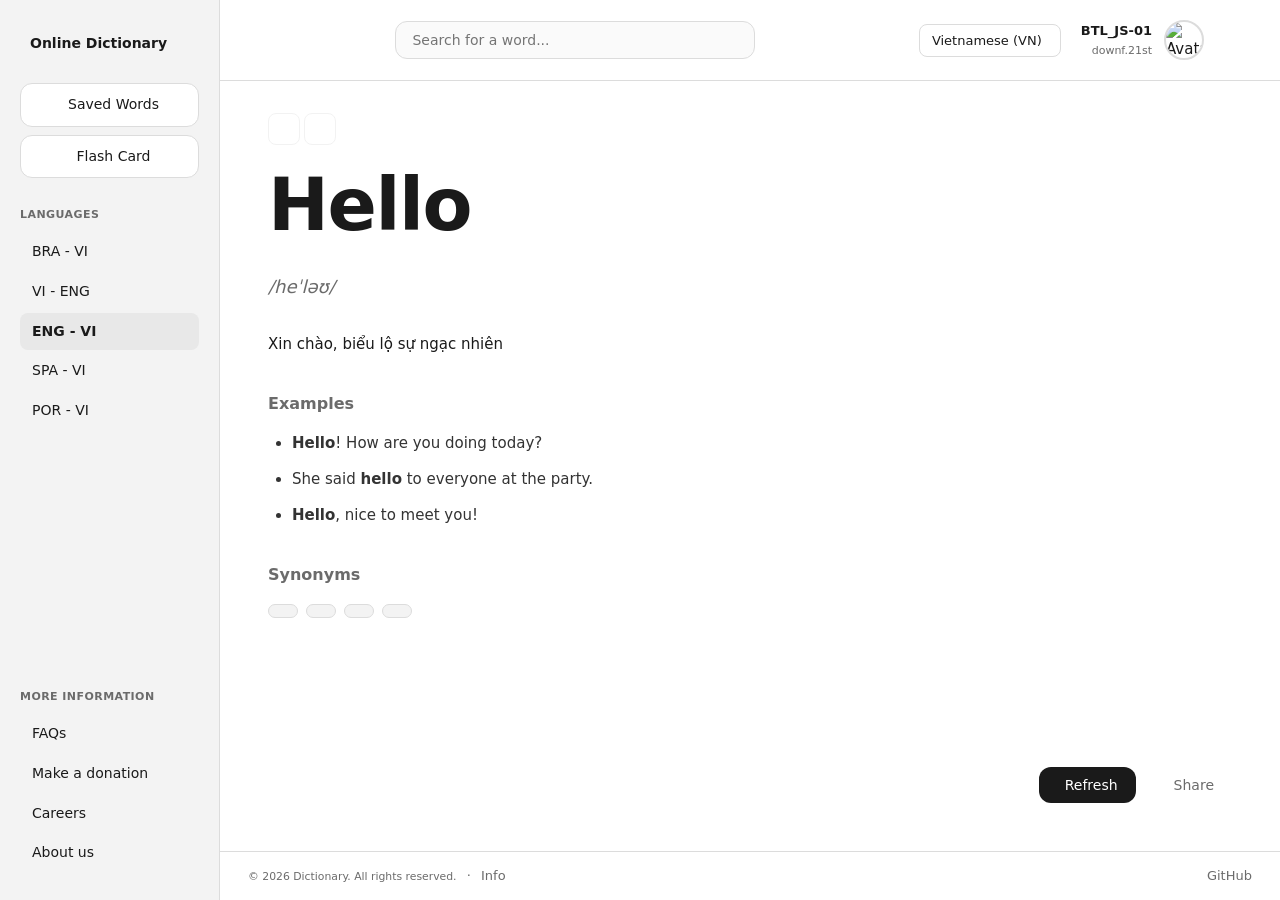
==== index.html @ 97732061 "Merge branch 'main' into Function-Saved-Word" ====
<!DOCTYPE html>
<html lang="it">
<head>
  <meta charset="UTF-8" />
  <meta name="viewport" content="width=device-width, initial-scale=1.0" />
  <meta name="description" content="Online dictionary — tra từ." />
  <title>Online dictionary</title>
  <link rel="stylesheet" href="https://cdn.jsdelivr.net/npm/@tabler/icons-webfont@latest/tabler-icons.min.css" /> 
  <link rel="stylesheet" href="css/index.css" />
  <link rel="icon" href="assets\Book.jpg" type="image/icon" />
  <link rel="stylesheet" href="css/searchQuery.css" />
</head>

<body>

  <div class="app-shell">
    <aside class="sidebar" aria-label="Menu principale">
      <div class="sidebar__brand">
        <a href="" class="sidebar__logo" aria-label="Online dictionary — Home">  
          <i class="ti ti-book" aria-hidden="true"></i>          
          <span>Online Dictionary</span></a>
      </div>
      <div class="sidebar__actions">
        <a href="savewords.html" class="btn btn--outline btn--saved">
          <i class="ti ti-bookmark" aria-hidden="true"></i>
          <span>Saved Words</span>
        </a>
        <a href="flashcard.html" class="btn btn--outline">
          <i class="ti ti-cards" aria-hidden="true"></i>
          <span>Flash Card</span>
        </a>
      </div>
      <nav class="sidebar__nav" aria-labelledby="nav-lingue-title">
        <h2 id="nav-lingue-title" class="sidebar__nav-title">Languages</h2>
        <ul class="sidebar__nav-list" role="list">
          <li class="sidebar__nav-item">
            <a href="" class="sidebar__nav-link" hreflang="nl">BRA - VI</a>
          </li>
          <li class="sidebar__nav-item">
            <a href="" class="sidebar__nav-link" hreflang="en">VI - ENG</a>
          </li>
          <li class="sidebar__nav-item">
            <a
              href=""
              class="sidebar__nav-link sidebar__nav-link--active"
              hreflang="it"
              aria-current="page"
            >ENG - VI</a>
          </li>
          <li class="sidebar__nav-item">
            <a href="" class="sidebar__nav-link" hreflang="es">SPA - VI</a>
          </li>
          <li class="sidebar__nav-item">
            <a href="" class="sidebar__nav-link" hreflang="pt">POR - VI</a>
          </li>
        </ul>
      </nav>
      <nav class="sidebar__nav sidebar__nav--secondary" aria-labelledby="nav-info-title">
        <h2 id="nav-info-title" class="sidebar__nav-title">More information</h2>
        <ul class="sidebar__nav-list" role="list">
          <li class="sidebar__nav-item">
            <a href="" class="sidebar__nav-link">FAQs</a>
          </li>
          <li class="sidebar__nav-item">
            <a href="" class="sidebar__nav-link">Make a donation</a>
          </li>
          <li class="sidebar__nav-item">
            <a href="" class="sidebar__nav-link">Careers</a>
          </li>
          <li class="sidebar__nav-item">
            <a href="" class="sidebar__nav-link">About us</a>
          </li>
        </ul>
      </nav>
   </aside>
    <div class="content">
      <header class="site-header">
        <form class="site-header__search" role="search" action="#" method="get">
          <label for="search-query" class="visually-hidden">Search</label>
          <input
            id="search-query"
            class="site-header__search-input"
            type="search"
            name="q"
            placeholder="Search for a word..."
            autocomplete="off"
          />
          <button type="submit" class="site-header__search-btn" onclick="handleSearch()">
            <i class="ti ti-search" aria-hidden="true"></i>
          </button>
        </form>
        <div class="site-header__tools">
          <nav class="site-header__lang-nav">
            <button
              type="button"
              class="site-header__lang-btn"
              aria-haspopup="listbox"
              aria-expanded="false"
              id="ui-lang-toggle"
            >
              <span>Vietnamese (VN)</span>
              <i class="ti ti-chevron-down" aria-hidden="true"></i>
            </button>

            <ul class="site-header__lang-menu is-hidden" role="listbox">
              <li role="option"><button type="button">Vietnamese (VN)</button></li>
              <li role="option"><button type="button">English (EN)</button></li>
            </ul>
          </nav>
          <div class="site-header__profile">
            <div class="site-header__profile-text">
              <p class="site-header__username">BTL_JS-01</p>
              <p class="site-header__stats">downf.21st</p>
            </div>
            <img
              class="site-header__avatar"
              src="assets\avatar.jpg"
              width="40"
              height="40"
              alt="Avatar"
            />
            <button type="button" class="site-header__menu-btn">
              <i class="ti ti-menu-2" aria-hidden="true"></i>
            </button>
          </div>
        </div>
      </header>
      <main class="entry" id="main-content">
        <nav class="entry__history">
          <button type="button" class="entry__history-btn" >
            <i class="ti ti-chevron-left" aria-hidden="true"></i>
          </button>
          <button type="button" class="entry__history-btn">
            <i class="ti ti-chevron-right" aria-hidden="true"></i>
          </button>
        </nav>
        <header class="entry__header">
          <h1 class="entry__word" id="entry__word">Hello</h1>
          <div class="entry__actions" role="group">
            <button type="button" class="entry__icon-btn" aria-label="Copyboard">
              <i class="ti ti-copy" aria-hidden="true"></i>
              <span class="entry__icon-label">Copy</span>
            </button>
            <button type="button" class="entry__icon-btn" aria-label="Bookmark">
              <i class="ti ti-bookmark"></i>
              <span class="entry__icon-label">Bookmark</span>
            </button>
          </div>
        </header>
        <p class="entry__phonetic">
          <span class="visually-hidden">Pronuncia:</span>
           /heˈləʊ/
        </p>
        <section class="entry__definition" aria-labelledby="def-title">
          <h2 id="def-title" class="visually-hidden">Define</h2>
          <p id="word-define">
            Xin chào, biểu lộ sự ngạc nhiên
          </p>
        </section>
        <section class="entry__section" aria-labelledby="examples-title">
          <h2 id="examples-title" class="entry__section-title">Examples</h2>
          <ul class="entry__examples">
            <li>
              <strong>Hello</strong>! How are you doing today?
            </li>
            <li>
              She said <strong>hello</strong> to everyone at the party.
            </li>
            <li>
              <strong>Hello</strong>, nice to meet you!
            </li>
          </ul>
        </section>
        <section class="entry__section" aria-labelledby="synonyms-title">
          <h2 id="synonyms-title" class="entry__section-title">Synonyms</h2>
          <ul class="entry__synonyms" role="list">
            <li><a href="" class="tag"></a></li>
            <li><a href="" class="tag"></a></li>
            <li><a href="" class="tag"></a></li>
            <li><a href="" class="tag"></a></li>
          </ul>
        </section>
        <footer class="entry__footer">
          <button type="button" class="btn btn--primary">
            <i class="ti ti-refresh" aria-hidden="true"></i>
            <span>Refresh</span>
          </button>
          <button type="button" class="btn btn--ghost">
            <i class="ti ti-share" aria-hidden="true"></i>
            <span>Share</span>
          </button>
        </footer>
      </main>
      <footer class="site-footer">
        <div class="site-footer__legal">
          <p>
            <small>&copy; 2026 Dictionary. All rights reserved.</small>
            <span class="site-footer__sep" aria-hidden="true">&middot;</span>
            <a href="#info">Info</a>
          </p>
        </div>
        <a href="https://github.com/downf21st/BTL_Javascript-01" class="site-footer__github-link" target="_blank" rel="noopener noreferrer" aria-label="GitHub">
          <i class="ti ti-brand-github" aria-hidden="true"></i>
          GitHub
        </a>
      </footer>
    </div>
  </div>
<script src="js/index.js"></script>
</body>
</html>
---- css/index.css ----
*,
*::before,
*::after {
  box-sizing: border-box;
  margin: 0;
  padding: 0;
}

:root {
  --bg-page: #e4e4e4;
  --bg-card: #ffffff;
  --bg-sidebar: #f3f3f3;
  --bg-active: #e8e8e8;
  --text: #1a1a1a;
  --text-muted: #6b6b6b;
  --border: #dcdcdc;
  --radius-sm: 8px;
  --radius-md: 12px;
  --radius-lg: 20px;
  --font: "Segoe UI", system-ui, -apple-system, sans-serif;
  --shadow-card: 0 2px 24px rgba(0, 0, 0, 0.06);
}

html,
body {
  height: 100%;
}

body {
  font-family: var(--font);
  font-size: 15px;
  line-height: 1.55;
  color: var(--text);
  background: var(--bg-card);
  min-height: 100vh;
  min-height: 100dvh;
}

.visually-hidden {
  position: absolute;
  width: 1px;
  height: 1px;
  padding: 0;
  margin: -1px;
  overflow: hidden;
  clip: rect(0, 0, 0, 0);
  white-space: nowrap;
  border: 0;
}

.is-hidden {
  display: none !important;
}

.app-shell {
  display: grid;
  grid-template-columns: 220px 1fr;
  width: 100%;
  min-height: 100vh;
  min-height: 100dvh;
  background: var(--bg-card);
  overflow: hidden;
}

.content {
  display: flex;
  flex-direction: column;
  min-width: 0;
  min-height: 100vh;
  min-height: 100dvh;
}

.sidebar {
  background: var(--bg-sidebar);
  padding: 28px 20px;
  display: flex;
  flex-direction: column;
  gap: 28px;
  border-right: 1px solid var(--border);
}

.sidebar__logo {
  display: inline-flex;
  align-items: center;
  gap: 10px;
  color: var(--text);
  text-decoration: none;
  font-size: 26px;
}

.sidebar__logo span {
  font-size: 14px;
  font-weight: 600;
  white-space: nowrap;
}

.sidebar__nav-title {
  font-size: 11px;
  font-weight: 600;
  letter-spacing: 0.04em;
  text-transform: uppercase;
  color: var(--text-muted);
  margin-bottom: 10px;
}

.sidebar__nav-list {
  list-style: none;
  display: flex;
  flex-direction: column;
  gap: 2px;
}

.sidebar__nav-link {
  display: block;
  padding: 8px 12px;
  border-radius: var(--radius-sm);
  color: var(--text);
  text-decoration: none;
  font-size: 14px;
  transition: background 0.15s;
}

.sidebar__nav-link:hover {
  background: var(--bg-active);
}

.sidebar__nav-link--active {
  background: var(--bg-active);
  font-weight: 600;
}

.sidebar__nav--secondary {
  margin-top: auto;
}

.sidebar__actions {
  display: flex;
  flex-direction: column;  
  gap: 8px;                
}
/* Buttons */
.btn {
  display: inline-flex;
  align-items: center;
  gap: 8px;
  padding: 10px 18px;
  border-radius: var(--radius-md);
  font-size: 14px;
  font-weight: 500;
  cursor: pointer;
  border: none;
  font-family: inherit;
  text-decoration: none;
  transition: opacity 0.15s, background 0.15s;
}

.btn--outline {
  width: 100%;
  justify-content: center;
  background: var(--bg-card);
  border: 1px solid var(--border);
  color: var(--text);
}

.btn--outline:hover {
  background: var(--bg-active);
}

.btn--primary {
  background: var(--text);
  color: #fff;
}

.btn--primary:hover {
  opacity: 0.88;
}

.btn--ghost {
  background: transparent;
  color: var(--text-muted);
}

.btn--ghost:hover {
  color: var(--text);
}


.site-header {
  display: flex;
  align-items: center;
  justify-content: space-between;
  gap: 16px;
  padding: 20px 28px;
  border-bottom: 1px solid var(--border);
}

.site-header__search {
  flex: 1;
  max-width: 360px;
  margin: 0 auto;
  position: relative;
  display: flex;
}

.site-header__search-input {
  width: 100%;
  padding: 10px 44px 10px 16px;
  border: 1px solid var(--border);
  border-radius: var(--radius-md);
  font-size: 14px;
  font-family: inherit;
  background: #fafafa;
  outline: none;
}

.site-header__search-input:focus {
  border-color: #aaa;
  background: #fff;
}

.site-header__search-btn {
  position: absolute;
  right: 4px;
  top: 50%;
  transform: translateY(-50%);
  width: 36px;
  height: 36px;
  border: none;
  background: transparent;
  color: var(--text-muted);
  cursor: pointer;
  border-radius: var(--radius-sm);
  display: flex;
  align-items: center;
  justify-content: center;
  font-size: 18px;
}

.site-header__tools {
  display: flex;
  align-items: center;
  gap: 20px;
  flex-shrink: 0;
}

.site-header__lang-btn {
  display: inline-flex;
  align-items: center;
  gap: 6px;
  padding: 8px 12px;
  border: 1px solid var(--border);
  border-radius: var(--radius-sm);
  background: #fff;
  font-size: 13px;
  font-family: inherit;
  cursor: pointer;
  color: var(--text);
}

.site-header__profile {
  display: flex;
  align-items: center;
  gap: 12px;
}

.site-header__username {
  font-size: 13px;
  font-weight: 600;
  text-align: right;
}

.site-header__stats {
  font-size: 11px;
  color: var(--text-muted);
  text-align: right;
}

.site-header__avatar {
  width: 40px;
  height: 40px;
  border-radius: 50%;
  object-fit: cover;
  border: 2px solid var(--border);
}

.site-header__menu-btn {
  width: 36px;
  height: 36px;
  border: none;
  background: transparent;
  font-size: 22px;
  cursor: pointer;
  color: var(--text);
  border-radius: var(--radius-sm);
}

.site-header__menu-btn:hover {
  background: var(--bg-active);
}

.entry {
  flex: 1;
  padding: 32px 48px 48px;
  display: flex;
  flex-direction: column;
  gap: 20px;
}

.entry__history {
  display: flex;
  gap: 4px;
}

.entry__history-btn {
  width: 32px;
  height: 32px;
  border: 1px solid var(--border);
  border-radius: var(--radius-sm);
  background: #fff;
  cursor: pointer;
  display: flex;
  align-items: center;
  justify-content: center;
  color: var(--text-muted);
}

.entry__history-btn:disabled {
  opacity: 0.35;
  cursor: not-allowed;
}

.entry__history-btn:not(:disabled):hover {
  background: var(--bg-active);
}

.entry__header {
  display: flex;
  align-items: flex-start;
  gap: 12px;
}

.entry__word {
  font-size: 4.55rem;
  font-weight: 700;
  letter-spacing: -0.02em;
  line-height: 1.1;
  margin-bottom: 8px;
}

.entry__actions {
  display: flex;
  gap: 4px;
  padding-top: 12px;
}

.entry__icon-btn {
  width: 36px;
  height: 36px;
  border: none;
  background: transparent;
  color: var(--text-muted);
  cursor: pointer;
  border-radius: var(--radius-sm);
  font-size: 18px;
  display: flex;
  align-items: center;
  justify-content: center;
  position: relative;
}

.entry__icon-btn:hover {
  background: var(--bg-active);
  color: var(--text);
}

.entry__icon-label {
  position: absolute;
  bottom: 100%;
  left: 50%;
  transform: translateX(-50%);
  margin-bottom: 8px;
  padding: 6px 10px;
  background: var(--text);
  color: var(--bg-card);
  font-size: 12px;
  white-space: nowrap;
  border-radius: var(--radius-sm);
  opacity: 0;
  pointer-events: none;
  transition: opacity 0.2s;
}

.entry__icon-btn:hover .entry__icon-label {
  opacity: 1;
}

.entry__icon-label::after {
  content: '';
  position: absolute;
  top: 100%;
  left: 50%;
  transform: translateX(-50%);
  width: 0;
  height: 0;
  border-left: 4px solid transparent;
  border-right: 4px solid transparent;
  border-top: 4px solid var(--text);
}

.entry__phonetic {
  font-size: 18px;
  color: var(--text-muted);
  font-style: italic;
  margin-bottom: 12px;
}

.entry__section-title {
  font-size: 16px;
  font-weight: 600;
  color: var(--text-muted);
  margin-bottom: 14px;
  margin-top: 16px;
}

.entry__examples {
  padding-left: 24px;
  display: flex;
  flex-direction: column;
  gap: 12px;
  color: #333;
  font-size: 15px;
  line-height: 1.6;
}

.entry__examples strong {
  font-weight: 700;
}

.entry__synonyms {
  list-style: none;
  display: flex;
  flex-wrap: wrap;
  gap: 8px;
}

.tag {
  display: inline-block;
  padding: 6px 14px;
  background: var(--bg-sidebar);
  border: 1px solid var(--border);
  border-radius: 999px;
  font-size: 13px;
  color: var(--text);
  text-decoration: none;
  transition: background 0.15s;
}

.tag:hover {
  background: var(--bg-active);
}

.entry__footer {
  margin-top: auto;
  padding-top: 24px;
  display: flex;
  align-items: center;
  justify-content: flex-end;
  gap: 12px;
}

.site-footer {
  display: flex;
  align-items: center;
  justify-content: space-between;
  padding: 14px 28px;
  border-top: 1px solid var(--border);
  font-size: 13px;
  color: var(--text-muted);
}

.site-footer a {
  color: var(--text-muted);
  text-decoration: none;
}

.site-footer a:hover {
  color: var(--text);
  text-decoration: underline;
}

.site-footer__sep {
  margin: 0 6px;
}

.site-footer__social-list {
  list-style: none;
  display: flex;
  gap: 12px;
}

.site-footer__social-link {
  display: flex;
  align-items: center;
  justify-content: center;
  width: 32px;
  height: 32px;
  color: var(--text-muted);
  font-size: 18px;
  text-decoration: none;
  border-radius: var(--radius-sm);
  transition: color 0.15s, background 0.15s;
}

.site-footer__social-link:hover {
  color: var(--text);
  background: var(--bg-active);
}

@media (max-width: 768px) {
  .app-shell {
    grid-template-columns: 1fr;
  }

  .sidebar {
    flex-direction: row;
    flex-wrap: wrap;
    gap: 16px;
    border-right: none;
    border-bottom: 1px solid var(--border);
  }

  .sidebar__nav--secondary {
    margin-top: 0;
  }

  .site-header {
    flex-wrap: wrap;
  }

  .site-header__search {
    order: 3;
    max-width: 100%;
    width: 100%;
  }

  .entry__word {
    font-size: 2.6rem;
  }
}
---- css/searchQuery.css ----
*,
*::before,
*::after {
  box-sizing: border-box;
  margin: 0;
  padding: 0;
}

:root {
  --bg-page: #e4e4e4;
  --bg-card: #ffffff;
  --bg-sidebar: #f3f3f3;
  --bg-active: #e8e8e8;
  --text: #1a1a1a;
  --text-muted: #6b6b6b;
  --border: #dcdcdc;
  --radius-sm: 8px;
  --radius-md: 12px;
  --radius-lg: 20px;
  --font: "Segoe UI", system-ui, -apple-system, sans-serif;
  --shadow-card: 0 2px 24px rgba(0, 0, 0, 0.06);
}

html,
body {
  height: 100%;
}

body {
  font-family: var(--font);
  font-size: 15px;
  line-height: 1.55;
  color: var(--text);
  background: var(--bg-card);
  min-height: 100vh;
  min-height: 100dvh;
}

.visually-hidden {
  position: absolute;
  width: 1px;
  height: 1px;
  padding: 0;
  margin: -1px;
  overflow: hidden;
  clip: rect(0, 0, 0, 0);
  white-space: nowrap;
  border: 0;
}

.is-hidden {
  display: none !important;
}

.app-shell {
  display: grid;
  grid-template-columns: 220px 1fr;
  width: 100%;
  min-height: 100vh;
  min-height: 100dvh;
  background: var(--bg-card);
  overflow: hidden;
}

.content {
  display: flex;
  flex-direction: column;
  min-width: 0;
  min-height: 100vh;
  min-height: 100dvh;
}

.sidebar {
  background: var(--bg-sidebar);
  padding: 28px 20px;
  display: flex;
  flex-direction: column;
  gap: 28px;
  border-right: 1px solid var(--border);
}

.sidebar__logo {
  display: inline-flex;
  align-items: center;
  gap: 10px;
  color: var(--text);
  text-decoration: none;
  font-size: 26px;
}

.sidebar__logo span {
  font-size: 14px;
  font-weight: 600;
  white-space: nowrap;
}

.sidebar__nav-title {
  font-size: 11px;
  font-weight: 600;
  letter-spacing: 0.04em;
  text-transform: uppercase;
  color: var(--text-muted);
  margin-bottom: 10px;
}

.sidebar__nav-list {
  list-style: none;
  display: flex;
  flex-direction: column;
  gap: 2px;
}

.sidebar__nav-link {
  display: block;
  padding: 8px 12px;
  border-radius: var(--radius-sm);
  color: var(--text);
  text-decoration: none;
  font-size: 14px;
  transition: background 0.15s;
}

.sidebar__nav-link:hover {
  background: var(--bg-active);
}

.sidebar__nav-link--active {
  background: var(--bg-active);
  font-weight: 600;
}

.sidebar__nav--secondary {
  margin-top: auto;
}

.sidebar__actions {
  display: flex;
  flex-direction: column;  
  gap: 8px;                
}
/* Buttons */
.btn {
  display: inline-flex;
  align-items: center;
  gap: 8px;
  padding: 10px 18px;
  border-radius: var(--radius-md);
  font-size: 14px;
  font-weight: 500;
  cursor: pointer;
  border: none;
  font-family: inherit;
  text-decoration: none;
  transition: opacity 0.15s, background 0.15s;
}

.btn--outline {
  width: 100%;
  justify-content: center;
  background: var(--bg-card);
  border: 1px solid var(--border);
  color: var(--text);
}

.btn--outline:hover {
  background: var(--bg-active);
}

.btn--primary {
  background: var(--text);
  color: #fff;
}

.btn--primary:hover {
  opacity: 0.88;
}

.btn--ghost {
  background: transparent;
  color: var(--text-muted);
}

.btn--ghost:hover {
  color: var(--text);
}


.site-header {
  display: flex;
  align-items: center;
  justify-content: space-between;
  gap: 16px;
  padding: 20px 28px;
  border-bottom: 1px solid var(--border);
}

.site-header__search {
  flex: 1;
  max-width: 360px;
  margin: 0 auto;
  position: relative;
  display: flex;
}

.site-header__search-input {
  width: 100%;
  padding: 10px 44px 10px 16px;
  border: 1px solid var(--border);
  border-radius: var(--radius-md);
  font-size: 14px;
  font-family: inherit;
  background: #fafafa;
  outline: none;
}

.site-header__search-input:focus {
  border-color: #aaa;
  background: #fff;
}

.site-header__search-btn {
  position: absolute;
  right: 4px;
  top: 50%;
  transform: translateY(-50%);
  width: 36px;
  height: 36px;
  border: none;
  background: transparent;
  color: var(--text-muted);
  cursor: pointer;
  border-radius: var(--radius-sm);
  display: flex;
  align-items: center;
  justify-content: center;
  font-size: 18px;
}

.site-header__tools {
  display: flex;
  align-items: center;
  gap: 20px;
  flex-shrink: 0;
}

.site-header__lang-btn {
  display: inline-flex;
  align-items: center;
  gap: 6px;
  padding: 8px 12px;
  border: 1px solid var(--border);
  border-radius: var(--radius-sm);
  background: #fff;
  font-size: 13px;
  font-family: inherit;
  cursor: pointer;
  color: var(--text);
}

.site-header__profile {
  display: flex;
  align-items: center;
  gap: 12px;
}

.site-header__username {
  font-size: 13px;
  font-weight: 600;
  text-align: right;
}

.site-header__stats {
  font-size: 11px;
  color: var(--text-muted);
  text-align: right;
}

.site-header__avatar {
  width: 40px;
  height: 40px;
  border-radius: 50%;
  object-fit: cover;
  border: 2px solid var(--border);
}

.site-header__menu-btn {
  width: 36px;
  height: 36px;
  border: none;
  background: transparent;
  font-size: 22px;
  cursor: pointer;
  color: var(--text);
  border-radius: var(--radius-sm);
}

.site-header__menu-btn:hover {
  background: var(--bg-active);
}

.entry {
  flex: 1;
  padding: 32px 48px 48px;
  display: flex;
  flex-direction: column;
  gap: 20px;
}

.entry__history {
  display: flex;
  gap: 4px;
}

.entry__history-btn {
  width: 32px;
  height: 32px;
  border: 1px solid var(--border);
  border-radius: var(--radius-sm);
  background: #fff;
  cursor: pointer;
  display: flex;
  align-items: center;
  justify-content: center;
  color: var(--text-muted);
}

.entry__history-btn:disabled {
  opacity: 0.35;
  cursor: not-allowed;
}

.entry__history-btn:not(:disabled):hover {
  background: var(--bg-active);
}

.entry__header {
  display: flex;
  align-items: flex-start;
  gap: 12px;
}

.entry__word {
  font-size: 4.55rem;
  font-weight: 700;
  letter-spacing: -0.02em;
  line-height: 1.1;
  margin-bottom: 8px;
}

.entry__actions {
  display: flex;
  gap: 4px;
  padding-top: 12px;
}

.entry__icon-btn {
  width: 36px;
  height: 36px;
  border: none;
  background: transparent;
  color: var(--text-muted);
  cursor: pointer;
  border-radius: var(--radius-sm);
  font-size: 18px;
  display: flex;
  align-items: center;
  justify-content: center;
  position: relative;
}

.entry__icon-btn:hover {
  background: var(--bg-active);
  color: var(--text);
}

.entry__icon-label {
  position: absolute;
  bottom: 100%;
  left: 50%;
  transform: translateX(-50%);
  margin-bottom: 8px;
  padding: 6px 10px;
  background: var(--text);
  color: var(--bg-card);
  font-size: 12px;
  white-space: nowrap;
  border-radius: var(--radius-sm);
  opacity: 0;
  pointer-events: none;
  transition: opacity 0.2s;
}

.entry__icon-btn:hover .entry__icon-label {
  opacity: 1;
}

.entry__icon-label::after {
  content: '';
  position: absolute;
  top: 100%;
  left: 50%;
  transform: translateX(-50%);
  width: 0;
  height: 0;
  border-left: 4px solid transparent;
  border-right: 4px solid transparent;
  border-top: 4px solid var(--text);
}

.entry__phonetic {
  font-size: 18px;
  color: var(--text-muted);
  font-style: italic;
  margin-bottom: 12px;
}

.entry__section-title {
  font-size: 16px;
  font-weight: 600;
  color: var(--text-muted);
  margin-bottom: 14px;
  margin-top: 16px;
}

.entry__examples {
  padding-left: 24px;
  display: flex;
  flex-direction: column;
  gap: 12px;
  color: #333;
  font-size: 15px;
  line-height: 1.6;
}

.entry__examples strong {
  font-weight: 700;
}

.entry__synonyms {
  list-style: none;
  display: flex;
  flex-wrap: wrap;
  gap: 8px;
}

.tag {
  display: inline-block;
  padding: 6px 14px;
  background: var(--bg-sidebar);
  border: 1px solid var(--border);
  border-radius: 999px;
  font-size: 13px;
  color: var(--text);
  text-decoration: none;
  transition: background 0.15s;
}

.tag:hover {
  background: var(--bg-active);
}

.entry__footer {
  margin-top: auto;
  padding-top: 24px;
  display: flex;
  align-items: center;
  justify-content: flex-end;
  gap: 12px;
}

.site-footer {
  display: flex;
  align-items: center;
  justify-content: space-between;
  padding: 14px 28px;
  border-top: 1px solid var(--border);
  font-size: 13px;
  color: var(--text-muted);
}

.site-footer a {
  color: var(--text-muted);
  text-decoration: none;
}

.site-footer a:hover {
  color: var(--text);
  text-decoration: underline;
}

.site-footer__sep {
  margin: 0 6px;
}

.site-footer__social-list {
  list-style: none;
  display: flex;
  gap: 12px;
}

.site-footer__social-link {
  display: flex;
  align-items: center;
  justify-content: center;
  width: 32px;
  height: 32px;
  color: var(--text-muted);
  font-size: 18px;
  text-decoration: none;
  border-radius: var(--radius-sm);
  transition: color 0.15s, background 0.15s;
}

.site-footer__social-link:hover {
  color: var(--text);
  background: var(--bg-active);
}

@media (max-width: 768px) {
  .app-shell {
    grid-template-columns: 1fr;
  }

  .sidebar {
    flex-direction: row;
    flex-wrap: wrap;
    gap: 16px;
    border-right: none;
    border-bottom: 1px solid var(--border);
  }

  .sidebar__nav--secondary {
    margin-top: 0;
  }

  .site-header {
    flex-wrap: wrap;
  }

  .site-header__search {
    order: 3;
    max-width: 100%;
    width: 100%;
  }

  .entry__word {
    font-size: 2.6rem;
  }
}
  
/* ── Meanings ────────────────────────────────────────────────── */
.meaning-item {
  padding: 14px 0;
  border-bottom: 1px solid var(--border);
}
.meaning-item:last-child {
  border-bottom: none;
}
.meaning-meta {
  display: flex;
  align-items: center;
  gap: 8px;
  margin-bottom: 6px;
}
.pos-badge {
  display: inline-block;
  padding: 2px 10px;
  border-radius: 999px;
  background: var(--bg-active);
  border: 1px solid var(--border);
  font-size: 12px;
  font-weight: 600;
  color: var(--text-muted);
  letter-spacing: 0.02em;
}
.meaning-source {
  font-size: 11px;
  color: var(--text-muted);
  font-style: italic;
}
.meaning-def {
  font-size: 15px;
  line-height: 1.6;
  color: var(--text);
  margin-bottom: 4px;
}
.meaning-example {
  display: block;
  font-size: 13px;
  color: var(--text-muted);
  font-style: italic;
  margin-top: 4px;
  padding-left: 12px;
  border-left: 2px solid var(--border);
}

/* ── Phonetic regions ────────────────────────────────────────── */
.phonetic__region {
  font-size: 11px;
  font-style: normal;
  color: var(--text-muted);
  background: var(--bg-active);
  border-radius: 4px;
  padding: 1px 6px;
  margin-left: 4px;
  vertical-align: middle;
}
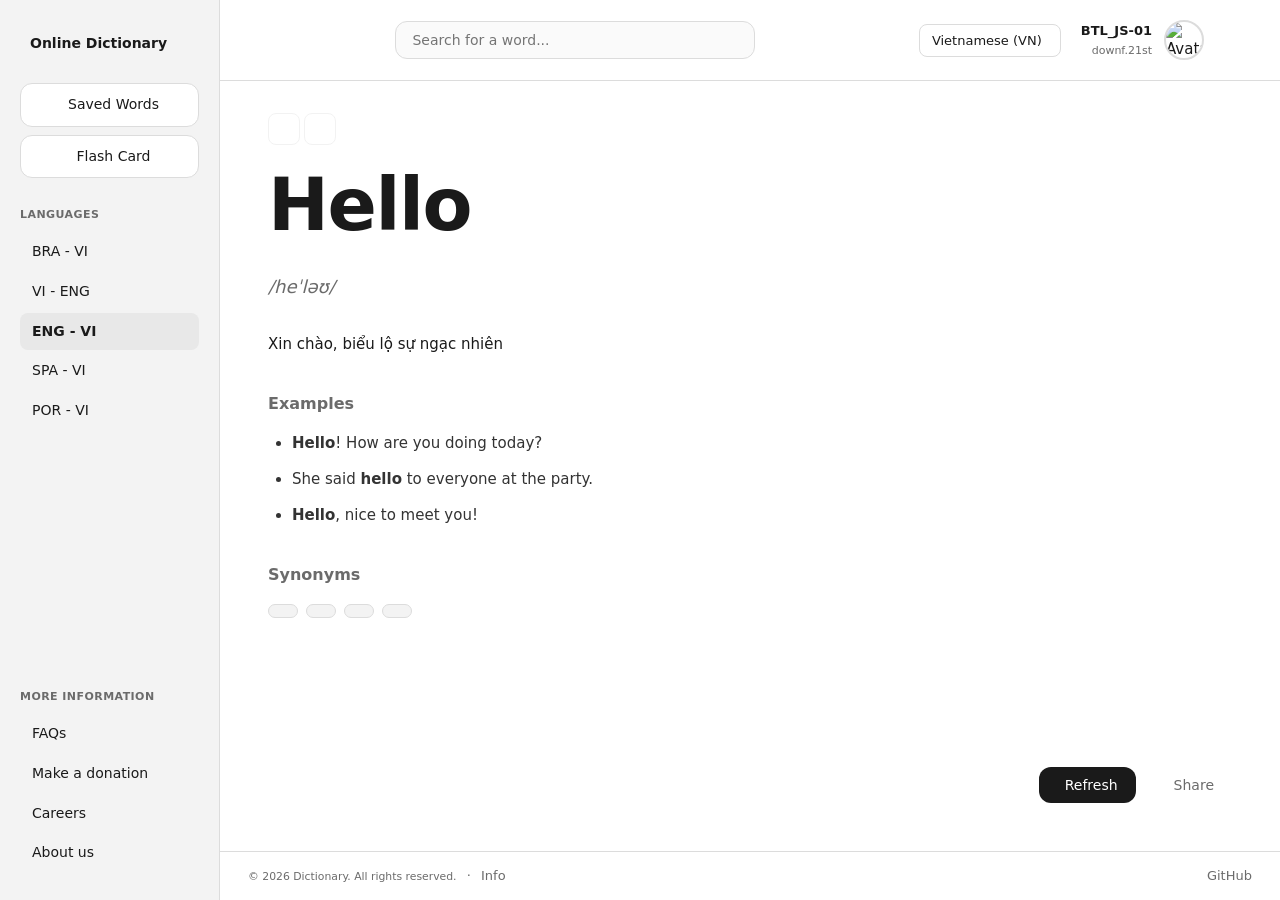
==== commit 7d07870d: "Refactor HTML for improved readability and consistency" ====
--- a/index.html
+++ b/index.html
@@ -7,12 +7,10 @@
   <title>Online dictionary</title>
   <link rel="stylesheet" href="https://cdn.jsdelivr.net/npm/@tabler/icons-webfont@latest/tabler-icons.min.css" /> 
   <link rel="stylesheet" href="css/index.css" />
+  <link rel="stylesheet" href="css/searchQuery.css" />
   <link rel="icon" href="assets\Book.jpg" type="image/icon" />
-  <link rel="stylesheet" href="css/searchQuery.css" />
 </head>
-
 <body>
-
   <div class="app-shell">
     <aside class="sidebar" aria-label="Menu principale">
       <div class="sidebar__brand">
@@ -40,12 +38,7 @@
             <a href="" class="sidebar__nav-link" hreflang="en">VI - ENG</a>
           </li>
           <li class="sidebar__nav-item">
-            <a
-              href=""
-              class="sidebar__nav-link sidebar__nav-link--active"
-              hreflang="it"
-              aria-current="page"
-            >ENG - VI</a>
+            <a href="" class="sidebar__nav-link sidebar__nav-link--active" hreflang="it" aria-current="page">ENG - VI</a>
           </li>
           <li class="sidebar__nav-item">
             <a href="" class="sidebar__nav-link" hreflang="es">SPA - VI</a>
@@ -68,7 +61,7 @@
             <a href="" class="sidebar__nav-link">Careers</a>
           </li>
           <li class="sidebar__nav-item">
-            <a href="" class="sidebar__nav-link">About us</a>
+            <a href="aboutus.html" class="sidebar__nav-link">About us</a>
           </li>
         </ul>
       </nav>
@@ -77,31 +70,17 @@
       <header class="site-header">
         <form class="site-header__search" role="search" action="#" method="get">
           <label for="search-query" class="visually-hidden">Search</label>
-          <input
-            id="search-query"
-            class="site-header__search-input"
-            type="search"
-            name="q"
-            placeholder="Search for a word..."
-            autocomplete="off"
-          />
+          <input id="search-query" class="site-header__search-input" type="search" name="q" placeholder="Search for a word..." autocomplete="off"/>
           <button type="submit" class="site-header__search-btn" onclick="handleSearch()">
             <i class="ti ti-search" aria-hidden="true"></i>
           </button>
         </form>
         <div class="site-header__tools">
           <nav class="site-header__lang-nav">
-            <button
-              type="button"
-              class="site-header__lang-btn"
-              aria-haspopup="listbox"
-              aria-expanded="false"
-              id="ui-lang-toggle"
-            >
+            <button type="button" class="site-header__lang-btn" aria-haspopup="listbox" aria-expanded="false" id="ui-lang-toggle">
               <span>Vietnamese (VN)</span>
               <i class="ti ti-chevron-down" aria-hidden="true"></i>
             </button>
-
             <ul class="site-header__lang-menu is-hidden" role="listbox">
               <li role="option"><button type="button">Vietnamese (VN)</button></li>
               <li role="option"><button type="button">English (EN)</button></li>
@@ -112,13 +91,7 @@
               <p class="site-header__username">BTL_JS-01</p>
               <p class="site-header__stats">downf.21st</p>
             </div>
-            <img
-              class="site-header__avatar"
-              src="assets\avatar.jpg"
-              width="40"
-              height="40"
-              alt="Avatar"
-            />
+            <img class="site-header__avatar" src="assets\avatar.jpg" width="40" height="40" alt="Avatar"/>
             <button type="button" class="site-header__menu-btn">
               <i class="ti ti-menu-2" aria-hidden="true"></i>
             </button>
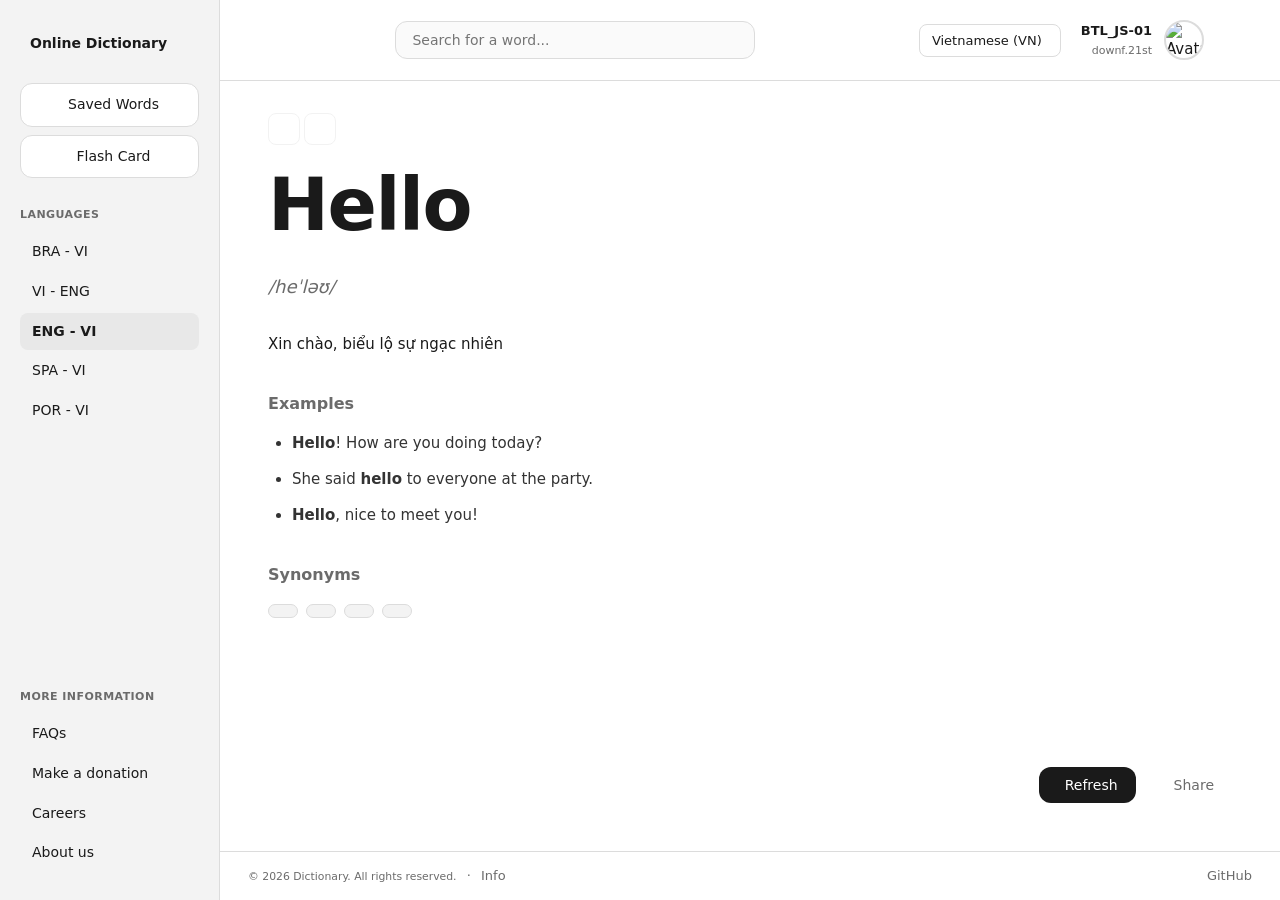
==== commit f47a6b73: "Update meta descriptions for consistency across HTML files" ====
--- a/index.html
+++ b/index.html
@@ -3,7 +3,7 @@
 <head>
   <meta charset="UTF-8" />
   <meta name="viewport" content="width=device-width, initial-scale=1.0" />
-  <meta name="description" content="Online dictionary — tra từ." />
+  <meta name="description" content="Online Dictionary — Tra từ." />
   <title>Online dictionary</title>
   <link rel="stylesheet" href="https://cdn.jsdelivr.net/npm/@tabler/icons-webfont@latest/tabler-icons.min.css" /> 
   <link rel="stylesheet" href="css/index.css" />
@@ -15,16 +15,16 @@
     <aside class="sidebar" aria-label="Menu principale">
       <div class="sidebar__brand">
         <a href="" class="sidebar__logo" aria-label="Online dictionary — Home">  
-          <i class="ti ti-book" aria-hidden="true"></i>          
+          <i class="ti ti-book"></i>          
           <span>Online Dictionary</span></a>
       </div>
       <div class="sidebar__actions">
         <a href="savewords.html" class="btn btn--outline btn--saved">
-          <i class="ti ti-bookmark" aria-hidden="true"></i>
+          <i class="ti ti-bookmark"></i>
           <span>Saved Words</span>
         </a>
         <a href="flashcard.html" class="btn btn--outline">
-          <i class="ti ti-cards" aria-hidden="true"></i>
+          <i class="ti ti-cards"></i>
           <span>Flash Card</span>
         </a>
       </div>
@@ -72,14 +72,14 @@
           <label for="search-query" class="visually-hidden">Search</label>
           <input id="search-query" class="site-header__search-input" type="search" name="q" placeholder="Search for a word..." autocomplete="off"/>
           <button type="submit" class="site-header__search-btn" onclick="handleSearch()">
-            <i class="ti ti-search" aria-hidden="true"></i>
+            <i class="ti ti-search"></i>
           </button>
         </form>
         <div class="site-header__tools">
           <nav class="site-header__lang-nav">
             <button type="button" class="site-header__lang-btn" aria-haspopup="listbox" aria-expanded="false" id="ui-lang-toggle">
               <span>Vietnamese (VN)</span>
-              <i class="ti ti-chevron-down" aria-hidden="true"></i>
+              <i class="ti ti-chevron-down"></i>
             </button>
             <ul class="site-header__lang-menu is-hidden" role="listbox">
               <li role="option"><button type="button">Vietnamese (VN)</button></li>
@@ -93,7 +93,7 @@
             </div>
             <img class="site-header__avatar" src="assets\avatar.jpg" width="40" height="40" alt="Avatar"/>
             <button type="button" class="site-header__menu-btn">
-              <i class="ti ti-menu-2" aria-hidden="true"></i>
+              <i class="ti ti-menu-2"></i>
             </button>
           </div>
         </div>
@@ -101,17 +101,17 @@
       <main class="entry" id="main-content">
         <nav class="entry__history">
           <button type="button" class="entry__history-btn" >
-            <i class="ti ti-chevron-left" aria-hidden="true"></i>
+            <i class="ti ti-chevron-left"></i>
           </button>
           <button type="button" class="entry__history-btn">
-            <i class="ti ti-chevron-right" aria-hidden="true"></i>
+            <i class="ti ti-chevron-right"></i>
           </button>
         </nav>
         <header class="entry__header">
           <h1 class="entry__word" id="entry__word">Hello</h1>
           <div class="entry__actions" role="group">
             <button type="button" class="entry__icon-btn" aria-label="Copyboard">
-              <i class="ti ti-copy" aria-hidden="true"></i>
+              <i class="ti ti-copy"></i>
               <span class="entry__icon-label">Copy</span>
             </button>
             <button type="button" class="entry__icon-btn" aria-label="Bookmark">
@@ -155,11 +155,11 @@
         </section>
         <footer class="entry__footer">
           <button type="button" class="btn btn--primary">
-            <i class="ti ti-refresh" aria-hidden="true"></i>
+            <i class="ti ti-refresh"></i>
             <span>Refresh</span>
           </button>
           <button type="button" class="btn btn--ghost">
-            <i class="ti ti-share" aria-hidden="true"></i>
+            <i class="ti ti-share"></i>
             <span>Share</span>
           </button>
         </footer>
@@ -168,12 +168,12 @@
         <div class="site-footer__legal">
           <p>
             <small>&copy; 2026 Dictionary. All rights reserved.</small>
-            <span class="site-footer__sep" aria-hidden="true">&middot;</span>
+            <span class="site-footer__sep">&middot;</span>
             <a href="#info">Info</a>
           </p>
         </div>
         <a href="https://github.com/downf21st/BTL_Javascript-01" class="site-footer__github-link" target="_blank" rel="noopener noreferrer" aria-label="GitHub">
-          <i class="ti ti-brand-github" aria-hidden="true"></i>
+          <i class="ti ti-brand-github"></i>
           GitHub
         </a>
       </footer>
